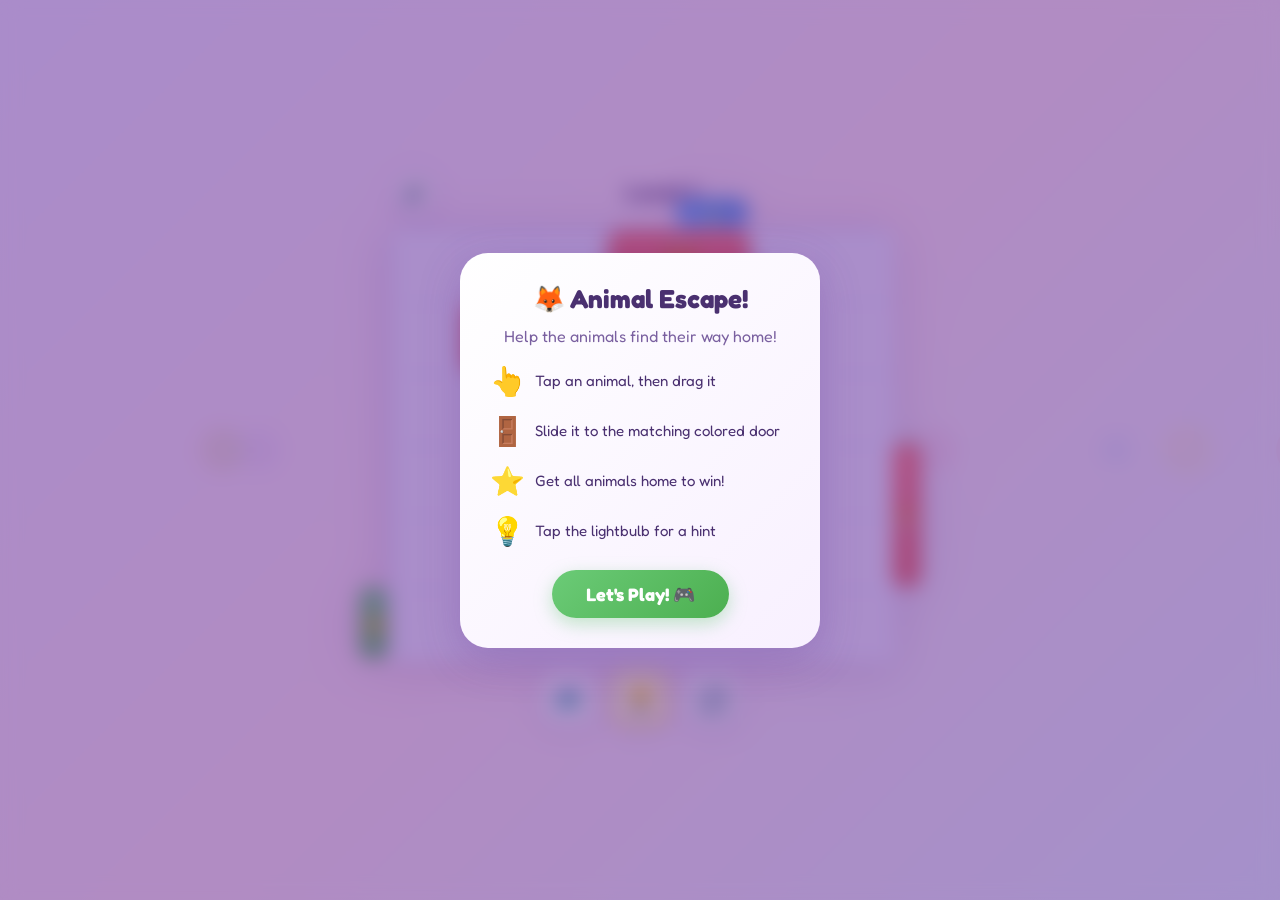
==== index.html @ 1c60a428 "Initial commit — Animal Escape game" ====
<!DOCTYPE html>
<html lang="en">
<head>
<meta charset="UTF-8">
<meta name="viewport" content="width=device-width, initial-scale=1.0, user-scalable=no, viewport-fit=cover">
<meta name="apple-mobile-web-app-capable" content="yes">
<meta name="apple-mobile-web-app-status-bar-style" content="black-translucent">
<meta name="apple-mobile-web-app-title" content="Animal Escape">
<meta name="theme-color" content="#ff6b9d">
<title>Animal Escape! 🦊</title>

<link rel="manifest" href="manifest.webmanifest">
<link rel="apple-touch-icon" sizes="180x180" href="icons/icon-180.png">
<link rel="icon" type="image/svg+xml" href="icons/icon.svg">

<link rel="preconnect" href="https://fonts.googleapis.com">
<link rel="stylesheet" href="css/style.css">
</head>
<body>

<div id="fw"></div>
<div id="hf">👆</div>
<div id="toast"></div>

<!-- Tutorial -->
<div id="tutorial">
  <div id="tutBox">
    <h2>🦊 Animal Escape!</h2>
    <p>Help the animals find their way home!</p>
    <div class="tutStep"><span class="emoji">👆</span><span>Tap an animal, then drag it</span></div>
    <div class="tutStep"><span class="emoji">🚪</span><span>Slide it to the matching colored door</span></div>
    <div class="tutStep"><span class="emoji">⭐</span><span>Get all animals home to win!</span></div>
    <div class="tutStep"><span class="emoji">💡</span><span>Tap the lightbulb for a hint</span></div>
    <button id="tutBtn">Let's Play! 🎮</button>
  </div>
</div>

<!-- Level select -->
<div id="ls">
  <div id="lsb">
    <div id="lsh">
      <h2>🗺️ Choose Level</h2>
      <button id="lsx" aria-label="Close">✕</button>
    </div>
    <div id="lgrid"></div>
  </div>
</div>

<!-- Win overlay -->
<div id="ov">
  <div id="ob">
    <div id="oe">🎉</div>
    <div id="ot">Amazing!</div>
    <div id="winStars"></div>
    <div id="winMsg"></div>
    <button id="obtn">Next Level ▶</button>
  </div>
</div>

<!-- Top bar -->
<div id="topBar">
  <button id="soundBtn" aria-label="Toggle sound">🔊</button>
  <div id="ll">Level 1</div>
  <div id="moveCount"></div>
</div>

<!-- Game -->
<div id="gc">
  <div id="bw"><div id="board"></div></div>
  <div id="ctrl">
    <button class="btn" id="mapBtn" aria-label="Levels">🗺️</button>
    <button class="btn" id="hb" aria-label="Hint">💡</button>
    <button class="btn" id="resetBtn" aria-label="Reset level">🔄</button>
  </div>
</div>

<script type="module" src="js/main.js"></script>
</body>
</html>
---- css/style.css ----
@import url('https://fonts.googleapis.com/css2?family=Fredoka:wght@400;500;600;700&display=swap');

* { box-sizing: border-box; margin: 0; padding: 0; touch-action: manipulation; }

:root {
  --bg1: #f0e6ff;
  --bg2: #ffe6f0;
  --bg3: #e6f0ff;
  --panel: #ffffffcc;
  --panel-border: #e0d0f0;
  --text: #4a3070;
  --text-light: #7a60a0;
  --accent: #ff6b9d;
  --accent2: #ffd93d;
  --accent3: #6bcb77;
  --shadow: 0 4px 20px rgba(100, 60, 150, 0.15);
}

body {
  background: linear-gradient(135deg, var(--bg1) 0%, var(--bg2) 50%, var(--bg3) 100%);
  font-family: 'Fredoka', -apple-system, BlinkMacSystemFont, sans-serif;
  height: 100dvh;
  display: flex;
  flex-direction: column;
  align-items: center;
  justify-content: center;
  overflow: hidden;
  user-select: none;
  -webkit-user-select: none;
  -webkit-tap-highlight-color: transparent;
  position: relative;
}

/* ── Background bubbles ───────────────────────────────────────── */
.bubble {
  position: fixed;
  border-radius: 50%;
  opacity: 0.25;
  pointer-events: none;
  z-index: 0;
  animation: floatBubble linear infinite;
}
@keyframes floatBubble {
  0%   { transform: translateY(100vh) scale(0.5) rotate(0deg); }
  100% { transform: translateY(-20vh) scale(1.2) rotate(360deg); }
}

/* ── Top bar ─────────────────────────────────────────────────── */
#topBar {
  display: flex;
  align-items: center;
  justify-content: space-between;
  width: 100%;
  max-width: 520px;
  padding: 6px 14px;
  z-index: 10;
  position: relative;
}
#ll { font-size: 22px; font-weight: 700; color: var(--text); text-shadow: 0 1px 0 #fff; letter-spacing: 0.5px; }
#starBar { display: flex; gap: 3px; font-size: 20px; }
#moveCount { font-size: 15px; color: var(--text-light); font-weight: 500; }

#soundBtn {
  background: var(--panel);
  border: 2px solid var(--panel-border);
  border-radius: 50%;
  width: 42px;
  height: 42px;
  font-size: 20px;
  cursor: pointer;
  display: flex;
  align-items: center;
  justify-content: center;
  box-shadow: var(--shadow);
  transition: transform 0.15s;
}
#soundBtn:active { transform: scale(0.9); }

/* ── Game container ──────────────────────────────────────────── */
#gc {
  position: relative;
  display: flex;
  flex-direction: column;
  align-items: center;
  gap: 10px;
  padding: 8px;
  width: 100%;
  max-width: 520px;
  z-index: 10;
}
#bw { position: relative; overflow: visible; filter: drop-shadow(0 6px 24px rgba(100, 50, 150, 0.2)); }
#board {
  display: grid;
  background: #f8f4ff;
  border-radius: 18px;
  border: 3px solid #d8c8f0;
  position: relative;
  box-shadow: inset 0 2px 8px rgba(100, 60, 150, 0.1);
}
.cell {
  background: #f0eaff;
  border: 1px solid #e8deff;
  border-radius: 6px;
  transition: background 0.2s;
}

/* ── Blocks ─────────────────────────────────────────────────── */
.bg {
  position: absolute;
  pointer-events: all;
  cursor: grab;
  z-index: 10;
  transition: filter 0.15s;
  will-change: transform;
  animation: idleBob 3.2s ease-in-out infinite;
}
.bg:hover { filter: brightness(1.08); }
.bg.sel {
  z-index: 20;
  cursor: grabbing;
  animation: idleBob 3.2s ease-in-out infinite, selectPulse 1.2s ease-in-out infinite;
}
.bg.drag {
  z-index: 30;
  cursor: grabbing;
  animation: none;
  filter: brightness(1.1) drop-shadow(0 6px 14px rgba(100, 50, 150, 0.35));
}
.bg.exiting {
  z-index: 40;
  pointer-events: none;
  animation: none;
  transition: transform 0.42s cubic-bezier(0.4, 0.0, 0.6, 1), opacity 0.42s ease, filter 0.42s ease;
}

@keyframes idleBob {
  0%, 100% { transform: translateY(0) rotate(0deg); }
  50%      { transform: translateY(-1.5px) rotate(0.6deg); }
}
@keyframes selectPulse {
  0%, 100% { filter: brightness(1.05) drop-shadow(0 0 6px rgba(255, 255, 255, 0.5)); }
  50%      { filter: brightness(1.18) drop-shadow(0 0 14px rgba(255, 255, 255, 0.85)); }
}

.da { position: absolute; pointer-events: none; z-index: 11; }
.da svg { width: 100%; height: 100%; }

/* ── Gates ──────────────────────────────────────────────────── */
.gate {
  position: absolute;
  z-index: 5;
  display: flex;
  align-items: center;
  justify-content: center;
  font-size: 18px;
  opacity: 0.95;
  font-weight: 700;
  border-radius: 12px !important;
  animation: gateGlow 2s ease-in-out infinite alternate;
  overflow: hidden;
}
.gate::before {
  content: '';
  position: absolute;
  inset: 4px;
  border-radius: 8px;
  border: 2px dashed rgba(255, 255, 255, 0.55);
  pointer-events: none;
}
@keyframes gateGlow {
  0%   { filter: brightness(1) saturate(1); }
  100% { filter: brightness(1.18) saturate(1.1); }
}

/* ── Controls ───────────────────────────────────────────────── */
#ctrl { display: flex; gap: 14px; align-items: center; z-index: 10; }
.btn {
  background: var(--panel);
  border: 2.5px solid var(--panel-border);
  color: var(--text);
  font-size: 26px;
  width: 58px;
  height: 58px;
  border-radius: 18px;
  cursor: pointer;
  display: flex;
  align-items: center;
  justify-content: center;
  box-shadow: var(--shadow);
  transition: transform 0.12s, box-shadow 0.12s;
  font-family: inherit;
}
.btn:active { transform: scale(0.9); box-shadow: 0 2px 8px rgba(100, 60, 150, 0.1); }
#hb { background: linear-gradient(135deg, #fff8e1, #fff3cd); border-color: #ffd93d; }

/* ── Hint finger ────────────────────────────────────────────── */
#hf {
  position: fixed;
  font-size: 50px;
  pointer-events: none;
  z-index: 200;
  display: none;
  filter: drop-shadow(0 3px 8px rgba(0, 0, 0, 0.3));
}
#hf::before {
  content: '';
  position: absolute;
  inset: -18px;
  background: radial-gradient(circle, rgba(255, 107, 157, 0.45), rgba(255, 107, 157, 0));
  border-radius: 50%;
  animation: hintHalo 1.1s ease-in-out infinite;
  z-index: -1;
}
@keyframes hintHalo {
  0%, 100% { transform: scale(0.7); opacity: 0.6; }
  50%      { transform: scale(1.2); opacity: 1; }
}

/* ── Win overlay ────────────────────────────────────────────── */
#ov {
  position: fixed;
  inset: 0;
  background: rgba(100, 50, 150, 0.4);
  backdrop-filter: blur(8px);
  -webkit-backdrop-filter: blur(8px);
  display: none;
  align-items: center;
  justify-content: center;
  z-index: 300;
  flex-direction: column;
}
#ov.show { display: flex; }
#ob {
  background: linear-gradient(135deg, #fff, #f8f0ff);
  border: 3px solid var(--accent);
  border-radius: 28px;
  padding: 32px 42px;
  text-align: center;
  display: flex;
  flex-direction: column;
  align-items: center;
  gap: 14px;
  box-shadow: 0 12px 40px rgba(255, 107, 157, 0.3);
  animation: winPop 0.5s cubic-bezier(0.34, 1.56, 0.64, 1);
}
@keyframes winPop {
  0% { transform: scale(0); opacity: 0; }
  100% { transform: scale(1); opacity: 1; }
}
#oe { font-size: 72px; animation: bounce 0.6s ease infinite alternate; }
@keyframes bounce {
  from { transform: translateY(0); }
  to   { transform: translateY(-14px); }
}
#ot { font-size: 30px; font-weight: 700; color: var(--text); }
#winStars { font-size: 36px; letter-spacing: 4px; }
#winMsg { font-size: 17px; color: var(--text-light); font-weight: 500; max-width: 240px; }
#obtn {
  background: linear-gradient(135deg, var(--accent), #ff4081);
  color: white;
  font-size: 19px;
  font-weight: 700;
  padding: 14px 36px;
  border: none;
  border-radius: 50px;
  cursor: pointer;
  box-shadow: 0 6px 18px rgba(255, 107, 157, 0.4);
  transition: transform 0.12s;
  font-family: inherit;
}
#obtn:active { transform: scale(0.95); }

/* ── Fireworks & particles ──────────────────────────────────── */
#fw {
  position: fixed;
  inset: 0;
  pointer-events: none;
  z-index: 250;
  overflow: hidden;
}
.sp {
  position: absolute;
  border-radius: 50%;
  animation: sf linear forwards;
}
@keyframes sf {
  0%   { opacity: 1; transform: translate(0, 0) scale(1); }
  100% { opacity: 0; transform: translate(var(--tx), var(--ty)) scale(0.2); }
}
.exitBurst {
  position: absolute;
  border-radius: 50%;
  pointer-events: none;
  animation: exitBurst 0.55s ease-out forwards;
}
@keyframes exitBurst {
  0%   { opacity: 1; transform: translate(0, 0) scale(1); }
  100% { opacity: 0; transform: translate(var(--bx), var(--by)) scale(0.3); }
}
.an {
  position: fixed;
  font-size: 80px;
  animation: ap 2.2s ease forwards;
  pointer-events: none;
  z-index: 260;
  filter: drop-shadow(0 4px 12px rgba(0, 0, 0, 0.2));
}
@keyframes ap {
  0%   { transform: scale(0) rotate(-20deg); opacity: 0; }
  30%  { transform: scale(1.2) rotate(5deg); opacity: 1; }
  60%  { transform: scale(1) rotate(0); opacity: 1; }
  100% { transform: scale(1.1) rotate(-5deg) translateY(-30px); opacity: 0; }
}

/* ── Toast ──────────────────────────────────────────────────── */
#toast {
  position: fixed;
  top: 18%;
  left: 50%;
  transform: translateX(-50%) translateY(-20px);
  background: linear-gradient(135deg, #fff, #fff8e1);
  border: 2px solid var(--accent2);
  border-radius: 20px;
  padding: 10px 22px;
  font-size: 18px;
  font-weight: 600;
  color: var(--text);
  box-shadow: 0 6px 20px rgba(255, 217, 61, 0.3);
  opacity: 0;
  pointer-events: none;
  z-index: 280;
  transition: opacity 0.3s, transform 0.3s;
  white-space: nowrap;
}
#toast.show {
  opacity: 1;
  transform: translateX(-50%) translateY(0);
}

/* ── Level select ───────────────────────────────────────────── */
#ls {
  position: fixed;
  inset: 0;
  background: rgba(100, 50, 150, 0.4);
  backdrop-filter: blur(8px);
  -webkit-backdrop-filter: blur(8px);
  display: none;
  align-items: flex-start;
  justify-content: center;
  z-index: 400;
  overflow-y: auto;
  padding: 20px 12px 30px;
}
#ls.show { display: flex; }
#lsb {
  width: 100%;
  max-width: 500px;
  background: linear-gradient(135deg, #fff, #f8f0ff);
  border-radius: 24px;
  padding: 24px;
  box-shadow: 0 12px 40px rgba(100, 50, 150, 0.2);
}
#lsh {
  display: flex;
  align-items: center;
  justify-content: space-between;
  margin-bottom: 16px;
}
#lsh h2 { color: var(--text); font-size: 22px; font-weight: 700; }
#lsx {
  background: var(--panel);
  border: 2px solid var(--panel-border);
  color: var(--text);
  font-size: 20px;
  width: 40px;
  height: 40px;
  border-radius: 50%;
  cursor: pointer;
  display: flex;
  align-items: center;
  justify-content: center;
  font-family: inherit;
}
#lgrid {
  display: grid;
  grid-template-columns: repeat(5, 1fr);
  gap: 10px;
}
.lv {
  aspect-ratio: 1;
  border-radius: 16px;
  display: flex;
  flex-direction: column;
  align-items: center;
  justify-content: center;
  cursor: pointer;
  font-weight: 700;
  font-size: 14px;
  transition: transform 0.12s;
  position: relative;
  border: 2.5px solid;
}
.lv:active { transform: scale(0.92); }
.lv.done { background: linear-gradient(135deg, #e8f5e9, #c8e6c9); border-color: var(--accent3); color: #2e7d32; }
.lv.open { background: linear-gradient(135deg, #fff, #f8f0ff); border-color: var(--accent); color: var(--text); }
.lv.lock { background: #f5f0ff; border-color: #e0d8f0; color: #c0b0d8; cursor: default; }
.lv.cur  { box-shadow: 0 0 0 3px var(--accent), 0 4px 12px rgba(255, 107, 157, 0.3) !important; }
.lv .ck     { position: absolute; top: 3px; right: 5px; font-size: 10px; }
.lv .lnum   { font-size: 16px; font-weight: 700; }
.lv .lstars { font-size: 9px; margin-top: 2px; }

/* ── Walls ──────────────────────────────────────────────────── */
.wall-cell {
  background:
    radial-gradient(circle at 30% 30%, #c8b8dc, transparent 40%),
    radial-gradient(circle at 70% 70%, #b8a0d0, transparent 45%),
    linear-gradient(135deg, #d8c8f0, #b8a0d0) !important;
  border-color: #a890c0 !important;
  position: relative;
  overflow: hidden;
  box-shadow:
    inset 0 1px 2px rgba(255, 255, 255, 0.4),
    inset 0 -1px 2px rgba(80, 50, 120, 0.25);
}
.wall-cell::before {
  content: '';
  position: absolute;
  inset: 0;
  background-image:
    linear-gradient(90deg, transparent 49%, rgba(100, 70, 140, 0.2) 49%, rgba(100, 70, 140, 0.2) 51%, transparent 51%),
    linear-gradient(0deg, transparent 49%, rgba(100, 70, 140, 0.18) 49%, rgba(100, 70, 140, 0.18) 51%, transparent 51%);
  background-size: 50% 50%;
  opacity: 0.4;
}

/* ── Tutorial ───────────────────────────────────────────────── */
#tutorial {
  position: fixed;
  inset: 0;
  background: rgba(100, 50, 150, 0.5);
  backdrop-filter: blur(10px);
  -webkit-backdrop-filter: blur(10px);
  display: none;
  align-items: center;
  justify-content: center;
  z-index: 500;
  flex-direction: column;
}
#tutorial.show { display: flex; }
#tutBox {
  background: linear-gradient(135deg, #fff, #f8f0ff);
  border-radius: 28px;
  padding: 30px;
  max-width: 360px;
  width: 90%;
  text-align: center;
  box-shadow: 0 12px 40px rgba(100, 50, 150, 0.25);
  animation: winPop 0.5s cubic-bezier(0.34, 1.56, 0.64, 1);
}
#tutBox h2 { font-size: 26px; color: var(--text); margin-bottom: 10px; }
#tutBox p { font-size: 16px; color: var(--text-light); line-height: 1.5; margin-bottom: 8px; }
.tutStep {
  display: flex;
  align-items: center;
  gap: 10px;
  padding: 8px 0;
  font-size: 15px;
  color: var(--text);
}
.tutStep .emoji { font-size: 28px; }
#tutBtn {
  background: linear-gradient(135deg, var(--accent3), #4caf50);
  color: white;
  font-size: 18px;
  font-weight: 700;
  padding: 13px 34px;
  border: none;
  border-radius: 50px;
  cursor: pointer;
  box-shadow: 0 6px 18px rgba(107, 203, 119, 0.4);
  margin-top: 14px;
  font-family: inherit;
  transition: transform 0.12s;
}
#tutBtn:active { transform: scale(0.95); }

/* Accessibility: respect reduced-motion preference */
@media (prefers-reduced-motion: reduce) {
  .bg, .bg.sel, .gate, #oe, #hf::before, .bubble {
    animation: none !important;
  }
}
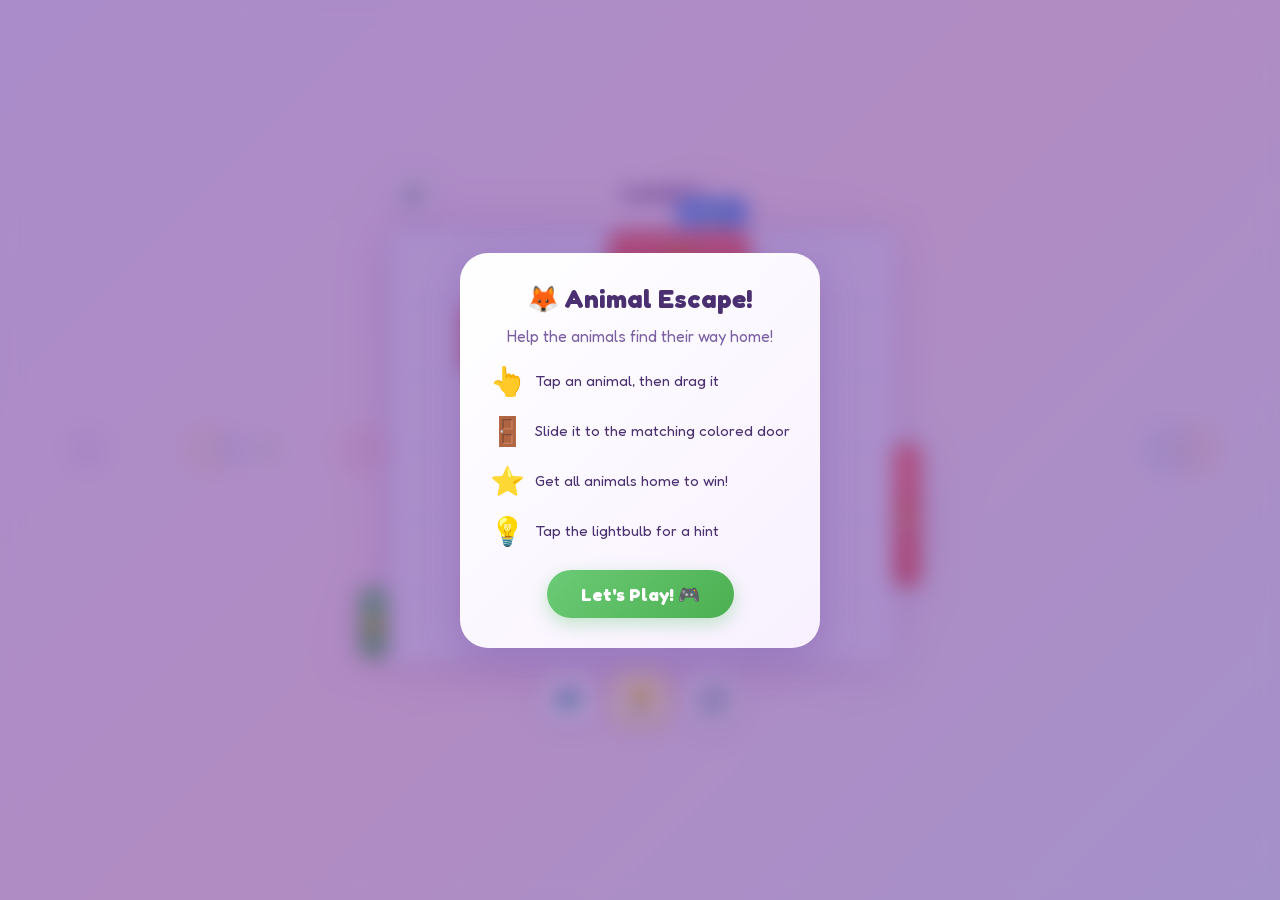
==== commit ac0da323: "Offline fonts, SW auto-update, fix 12 impossible levels, 6 shaped levels, reset button" ====
--- a/index.html
+++ b/index.html
@@ -13,7 +13,6 @@
 <link rel="apple-touch-icon" sizes="180x180" href="icons/icon-180.png">
 <link rel="icon" type="image/svg+xml" href="icons/icon.svg">
 
-<link rel="preconnect" href="https://fonts.googleapis.com">
 <link rel="stylesheet" href="css/style.css">
 </head>
 <body>
@@ -43,6 +42,9 @@
       <button id="lsx" aria-label="Close">✕</button>
     </div>
     <div id="lgrid"></div>
+    <div id="lsf">
+      <button id="resetAllBtn">🗑️ Reset all progress</button>
+    </div>
   </div>
 </div>
 
--- a/css/style.css
+++ b/css/style.css
@@ -1,4 +1,21 @@
-@import url('https://fonts.googleapis.com/css2?family=Fredoka:wght@400;500;600;700&display=swap');
+/* Fredoka (SIL Open Font License) — self-hosted so the game renders identically offline.
+   Variable font covering weights 300–700; two unicode subsets from Google Fonts v17. */
+@font-face {
+  font-family: 'Fredoka';
+  font-style: normal;
+  font-weight: 300 700;
+  font-display: swap;
+  src: url('../fonts/fredoka-latin.woff2') format('woff2');
+  unicode-range: U+0000-00FF, U+0131, U+0152-0153, U+02BB-02BC, U+02C6, U+02DA, U+02DC, U+0304, U+0308, U+0329, U+2000-206F, U+20AC, U+2122, U+2191, U+2193, U+2212, U+2215, U+FEFF, U+FFFD;
+}
+@font-face {
+  font-family: 'Fredoka';
+  font-style: normal;
+  font-weight: 300 700;
+  font-display: swap;
+  src: url('../fonts/fredoka-latin-ext.woff2') format('woff2');
+  unicode-range: U+0100-02BA, U+02BD-02C5, U+02C7-02CC, U+02CE-02D7, U+02DD-02FF, U+0304, U+0308, U+0329, U+1D00-1DBF, U+1E00-1E9F, U+1EF2-1EFF, U+2020, U+20A0-20AB, U+20AD-20C0, U+2113, U+2C60-2C7F, U+A720-A7FF;
+}
 
 * { box-sizing: border-box; margin: 0; padding: 0; touch-action: manipulation; }
 
@@ -386,6 +403,27 @@
   grid-template-columns: repeat(5, 1fr);
   gap: 10px;
 }
+#lsf {
+  display: flex;
+  justify-content: center;
+  margin-top: 18px;
+  padding-top: 14px;
+  border-top: 2px dashed var(--panel-border);
+}
+#resetAllBtn {
+  background: var(--panel);
+  border: 2px solid var(--panel-border);
+  color: var(--text-light);
+  font-size: 14px;
+  font-weight: 600;
+  padding: 9px 18px;
+  border-radius: 50px;
+  cursor: pointer;
+  font-family: inherit;
+  transition: transform 0.12s, color 0.12s, border-color 0.12s;
+}
+#resetAllBtn:hover { color: var(--accent); border-color: var(--accent); }
+#resetAllBtn:active { transform: scale(0.95); }
 .lv {
   aspect-ratio: 1;
   border-radius: 16px;
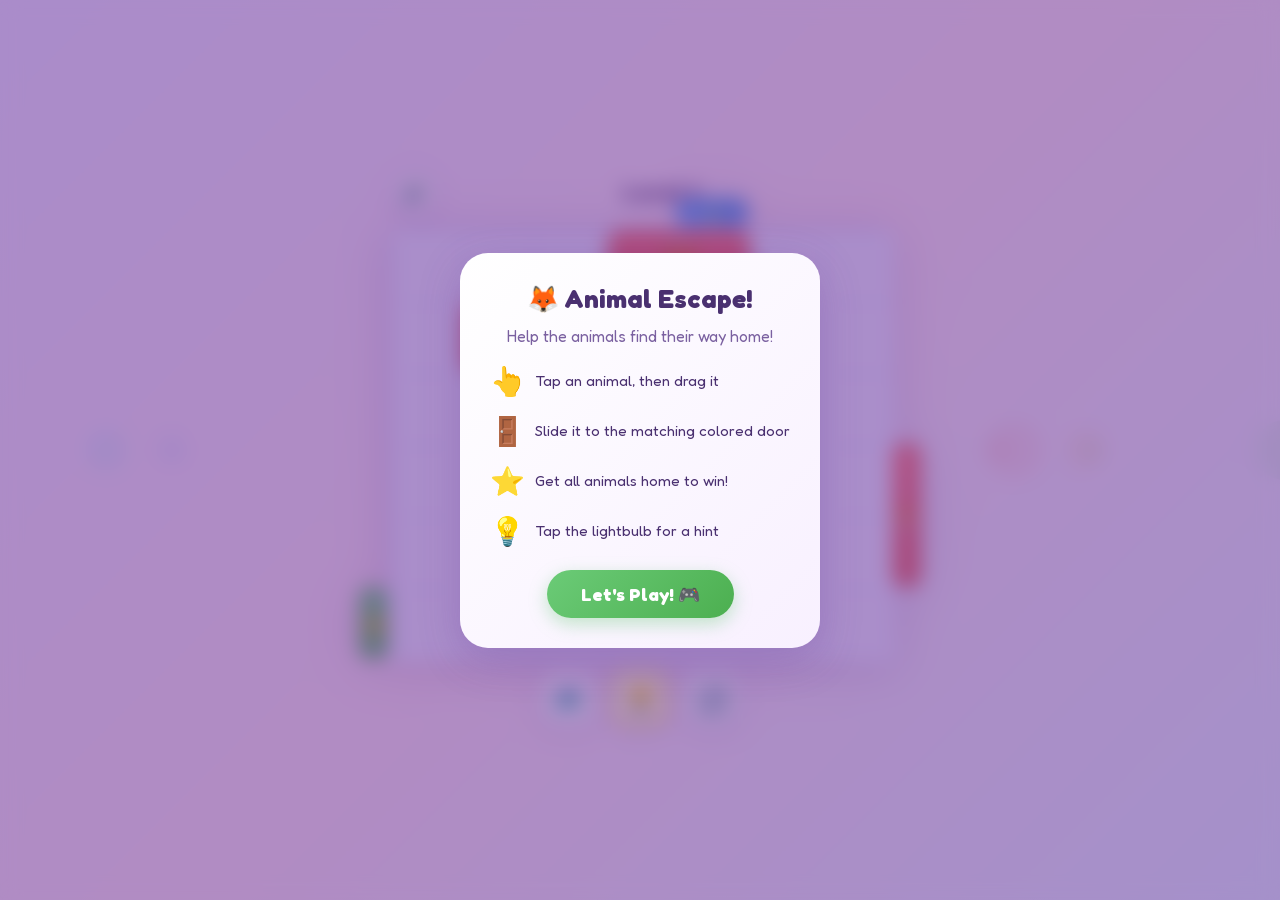
==== commit 2b6dac40: "Fix every-second drag failing, multi-touch, cancelled drags and child-reachable reset - Every press " ====
--- a/index.html
+++ b/index.html
@@ -43,7 +43,7 @@
     </div>
     <div id="lgrid"></div>
     <div id="lsf">
-      <button id="resetAllBtn">🗑️ Reset all progress</button>
+      <button id="resetAllBtn" title="Press and hold to clear all stars">🗑️ Hold to clear all stars</button>
     </div>
   </div>
 </div>
--- a/css/style.css
+++ b/css/style.css
@@ -105,6 +105,8 @@
   max-width: 520px;
   z-index: 10;
 }
+/* The board is a drag surface: stop iOS treating a drag as a pan/zoom and cancelling it. */
+#bw, #bw * { touch-action: none; }
 #bw { position: relative; overflow: visible; filter: drop-shadow(0 6px 24px rgba(100, 50, 150, 0.2)); }
 #board {
   display: grid;
@@ -142,6 +144,13 @@
   cursor: grabbing;
   animation: none;
   filter: brightness(1.1) drop-shadow(0 6px 14px rgba(100, 50, 150, 0.35));
+}
+/* Bumped into something while dragging: wiggle the art (the block itself carries the drag transform). */
+.bg.bump > svg, .bg.bump > .da { animation: bumpWobble 0.24s ease-in-out; }
+@keyframes bumpWobble {
+  0%, 100% { transform: rotate(0deg); }
+  25%      { transform: rotate(-4deg); }
+  75%      { transform: rotate(4deg); }
 }
 .bg.exiting {
   z-index: 40;
@@ -422,6 +431,20 @@
   font-family: inherit;
   transition: transform 0.12s, color 0.12s, border-color 0.12s;
 }
+/* Press-and-hold to reset: a fill sweeps across while held (see main.js). */
+#resetAllBtn { position: relative; overflow: hidden; isolation: isolate; touch-action: none; -webkit-touch-callout: none; }
+#resetAllBtn::before {
+  content: '';
+  position: absolute;
+  inset: 0;
+  z-index: -1;
+  background: var(--accent);
+  opacity: 0.3;
+  transform: scaleX(0);
+  transform-origin: left center;
+  transition: transform 0.2s ease-out;
+}
+#resetAllBtn.holding::before { transform: scaleX(1); transition: transform 2s linear; }
 #resetAllBtn:hover { color: var(--accent); border-color: var(--accent); }
 #resetAllBtn:active { transform: scale(0.95); }
 .lv {
@@ -524,7 +547,7 @@
 
 /* Accessibility: respect reduced-motion preference */
 @media (prefers-reduced-motion: reduce) {
-  .bg, .bg.sel, .gate, #oe, #hf::before, .bubble {
+  .bg, .bg.sel, .gate, #oe, #hf::before, .bubble, .bg.bump > svg, .bg.bump > .da {
     animation: none !important;
   }
 }
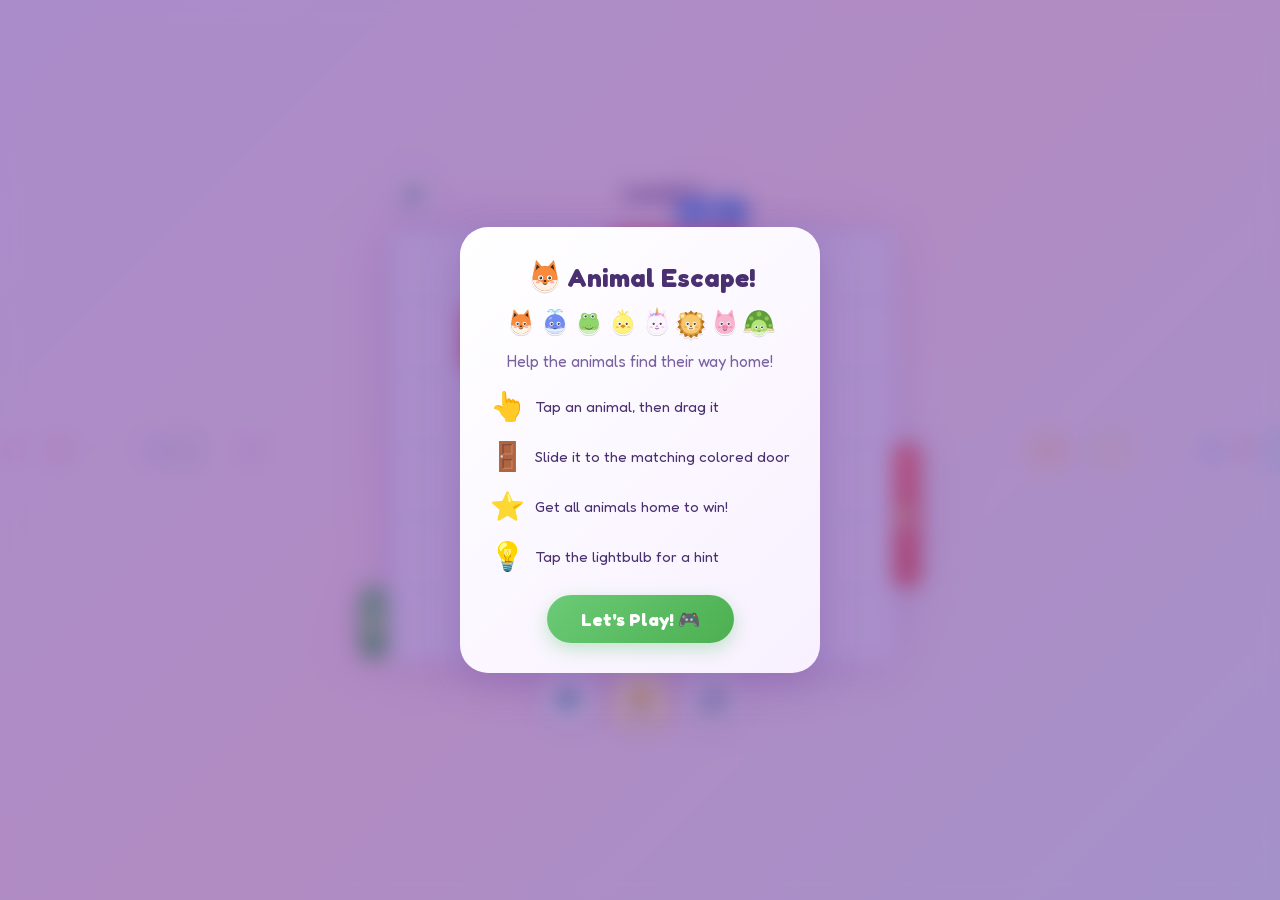
==== commit e69323b0: "Draw the animals instead of using emoji Fox, whale, frog, chick, unicorn, lion, pig and turtle are n" ====
--- a/index.html
+++ b/index.html
@@ -24,7 +24,11 @@
 <!-- Tutorial -->
 <div id="tutorial">
   <div id="tutBox">
-    <h2>🦊 Animal Escape!</h2>
+    <h2><span data-critter="red"></span>Animal Escape!</h2>
+    <div class="tutCritters">
+      <span data-critter="red"></span><span data-critter="blue"></span><span data-critter="green"></span><span data-critter="yellow"></span>
+      <span data-critter="purple"></span><span data-critter="orange"></span><span data-critter="pink"></span><span data-critter="teal"></span>
+    </div>
     <p>Help the animals find their way home!</p>
     <div class="tutStep"><span class="emoji">👆</span><span>Tap an animal, then drag it</span></div>
     <div class="tutStep"><span class="emoji">🚪</span><span>Slide it to the matching colored door</span></div>
--- a/css/style.css
+++ b/css/style.css
@@ -146,7 +146,7 @@
   filter: brightness(1.1) drop-shadow(0 6px 14px rgba(100, 50, 150, 0.35));
 }
 /* Bumped into something while dragging: wiggle the art (the block itself carries the drag transform). */
-.bg.bump > svg, .bg.bump > .da { animation: bumpWobble 0.24s ease-in-out; }
+.bg.bump > svg, .bg.bump > .da, .bg.bump > .face { animation: bumpWobble 0.24s ease-in-out; }
 @keyframes bumpWobble {
   0%, 100% { transform: rotate(0deg); }
   25%      { transform: rotate(-4deg); }
@@ -156,7 +156,8 @@
   z-index: 40;
   pointer-events: none;
   animation: none;
-  transition: transform 0.42s cubic-bezier(0.4, 0.0, 0.6, 1), opacity 0.42s ease, filter 0.42s ease;
+  /* ease-in on opacity keeps the happy face visible for most of the exit */
+  transition: transform 0.42s cubic-bezier(0.4, 0.0, 0.6, 1), opacity 0.42s ease-in, filter 0.42s ease-in;
 }
 
 @keyframes idleBob {
@@ -169,7 +170,25 @@
 }
 
 .da { position: absolute; pointer-events: none; z-index: 11; }
-.da svg { width: 100%; height: 100%; }
+.da svg { width: 100%; height: 100%; display: block; }
+
+/* ── Animal heads (drawn by js/critters.js) ─────────────────── */
+.face { position: absolute; pointer-events: none; z-index: 12; }
+.face .critter { display: block; width: 100%; height: 100%; overflow: visible; }
+.critter { overflow: visible; }
+/* Blink: the lid (same colour as the face) drops over the eye for a moment.
+   Each head gets its own --blink delay so the board doesn't blink in unison. */
+.critter .lid {
+  transform-box: fill-box;
+  transform-origin: 50% 0;
+  transform: scaleY(0);
+  animation: critterBlink 4.6s ease-in-out infinite;
+  animation-delay: var(--blink, 0s);
+}
+@keyframes critterBlink {
+  0%, 93%, 100% { transform: scaleY(0); }
+  95.5%, 97.5%  { transform: scaleY(1); }
+}
 
 /* ── Gates ──────────────────────────────────────────────────── */
 .gate {
@@ -529,6 +548,9 @@
   color: var(--text);
 }
 .tutStep .emoji { font-size: 28px; }
+#tutBox h2 .critter { width: 40px; height: 40px; vertical-align: -10px; margin-right: 2px; }
+.tutCritters { display: flex; justify-content: center; flex-wrap: wrap; gap: 2px; margin: 4px 0 10px; }
+.tutCritters .critter { width: 32px; height: 32px; }
 #tutBtn {
   background: linear-gradient(135deg, var(--accent3), #4caf50);
   color: white;
@@ -547,7 +569,7 @@
 
 /* Accessibility: respect reduced-motion preference */
 @media (prefers-reduced-motion: reduce) {
-  .bg, .bg.sel, .gate, #oe, #hf::before, .bubble, .bg.bump > svg, .bg.bump > .da {
+  .bg, .bg.sel, .gate, #oe, #hf::before, .bubble, .bg.bump > svg, .bg.bump > .da, .bg.bump > .face, .critter .lid {
     animation: none !important;
   }
 }
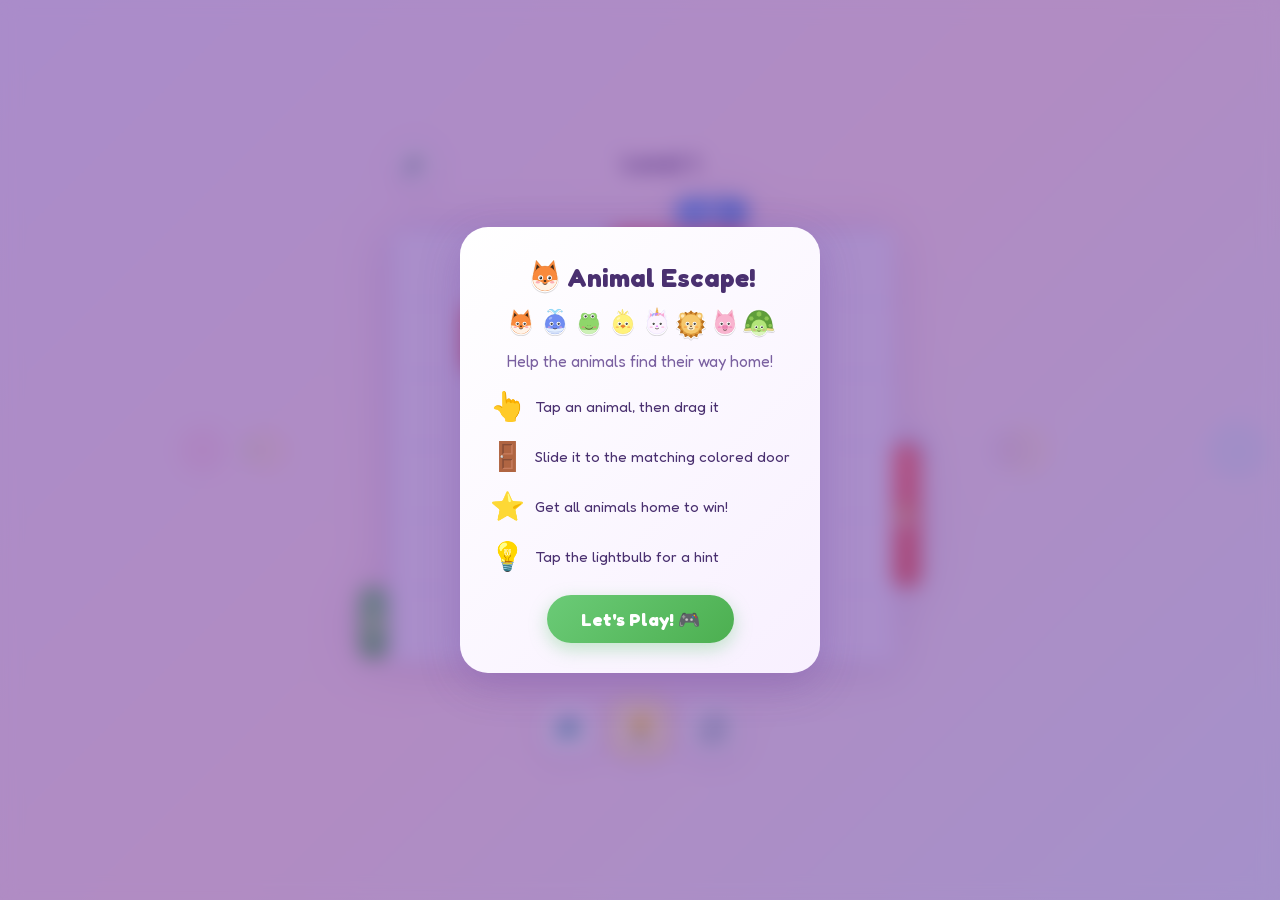
==== commit 6749920c: "Add "Check for update" button and make automatic updates more reliable The level map gets a "Check f" ====
--- a/index.html
+++ b/index.html
@@ -48,6 +48,8 @@
     <div id="lgrid"></div>
     <div id="lsf">
       <button id="resetAllBtn" title="Press and hold to clear all stars">🗑️ Hold to clear all stars</button>
+      <button id="updateBtn" title="Get the newest version of the game">🔄 Check for update</button>
+      <span id="appVersion"></span>
     </div>
   </div>
 </div>
--- a/css/style.css
+++ b/css/style.css
@@ -438,7 +438,9 @@
   padding-top: 14px;
   border-top: 2px dashed var(--panel-border);
 }
-#resetAllBtn {
+#lsf { flex-wrap: wrap; gap: 10px; align-items: center; }
+#appVersion { flex-basis: 100%; text-align: center; font-size: 12px; color: var(--text-light); }
+#resetAllBtn, #updateBtn {
   background: var(--panel);
   border: 2px solid var(--panel-border);
   color: var(--text-light);
@@ -464,8 +466,9 @@
   transition: transform 0.2s ease-out;
 }
 #resetAllBtn.holding::before { transform: scaleX(1); transition: transform 2s linear; }
-#resetAllBtn:hover { color: var(--accent); border-color: var(--accent); }
-#resetAllBtn:active { transform: scale(0.95); }
+#resetAllBtn:hover, #updateBtn:hover { color: var(--accent); border-color: var(--accent); }
+#resetAllBtn:active, #updateBtn:active { transform: scale(0.95); }
+#updateBtn:disabled { opacity: 0.7; }
 .lv {
   aspect-ratio: 1;
   border-radius: 16px;
@@ -511,6 +514,93 @@
     linear-gradient(0deg, transparent 49%, rgba(100, 70, 140, 0.18) 49%, rgba(100, 70, 140, 0.18) 51%, transparent 51%);
   background-size: 50% 50%;
   opacity: 0.4;
+}
+
+/* ── Shaped boards ──────────────────────────────────────────── */
+/* A board with holes drops the rectangular frame; an SVG outline traced
+   around its cells (render.js boardShapeSVG) draws the shape instead. */
+#board.shaped {
+  background: transparent;
+  border-color: transparent;
+  box-shadow: none;
+}
+.board-shape {
+  /* First child of the board and no z-index: the (positioned) cells after it paint on top. */
+  position: absolute;
+  left: -3px;
+  top: -3px;
+  pointer-events: none;
+  overflow: visible;
+}
+#board.shaped .cell { position: relative; }
+.hole-cell { visibility: hidden; }
+
+/* ── Frozen animals ─────────────────────────────────────────── */
+.ice { position: absolute; left: 0; top: 0; pointer-events: none; z-index: 13; }
+.ice svg { display: block; }
+.ice.melting { animation: iceMelt 0.62s ease-in forwards; }
+@keyframes iceMelt {
+  0%   { opacity: 1; transform: scale(1); filter: blur(0); }
+  30%  { opacity: 1; transform: scale(1.04); }
+  100% { opacity: 0; transform: scale(1.12); filter: blur(3px); }
+}
+.pips {
+  position: absolute;
+  display: flex;
+  gap: 1px;
+  transform: translateX(-50%);
+  pointer-events: none;
+  z-index: 14;
+}
+.pip { width: var(--ps); height: var(--ps); }
+.pip svg { display: block; width: 100%; height: 100%; }
+.pip.gone { animation: pipPop 0.45s ease-out forwards; }
+@keyframes pipPop {
+  0%   { transform: scale(1); opacity: 1; }
+  40%  { transform: scale(1.45) rotate(30deg); opacity: 1; }
+  100% { transform: scale(0.2) rotate(60deg); opacity: 0; width: 0; }
+}
+.pips.melting { animation: iceMelt 0.62s ease-in forwards; }
+.pips.pulse .pip:not(.gone) { animation: pipPulse 0.35s ease-in-out 2; }
+@keyframes pipPulse {
+  0%, 100% { transform: scale(1); }
+  50%      { transform: scale(1.35); }
+}
+
+/* ── Keys and padlocks ──────────────────────────────────────── */
+.badge { position: absolute; pointer-events: none; z-index: 15; }
+.badge svg { display: block; width: 100%; height: 100%; overflow: visible; }
+.gate-lock { z-index: 6; }
+.block-key { animation: keyBob 2.4s ease-in-out infinite; transform-origin: 50% 50%; }
+@keyframes keyBob {
+  0%, 100% { transform: rotate(-6deg); }
+  50%      { transform: rotate(6deg) translateY(-1px); }
+}
+.block-key.glint { animation: keyGlint 0.55s ease-in-out 2; }
+@keyframes keyGlint {
+  0%, 100% { transform: scale(1); filter: brightness(1); }
+  50%      { transform: scale(1.4) rotate(-10deg); filter: brightness(1.3) drop-shadow(0 0 6px #fff3a0); }
+}
+.badge.pulse { animation: pipPulse 0.35s ease-in-out 2; }
+.badge.opening { animation: lockOpen 0.9s ease-out forwards; }
+@keyframes lockOpen {
+  0%   { transform: scale(1); opacity: 1; }
+  25%  { transform: scale(1.3) rotate(-8deg); opacity: 1; }
+  60%  { transform: scale(1.2) translateY(-6px); opacity: 1; }
+  100% { transform: scale(0.6) translateY(-18px); opacity: 0; }
+}
+/* Padlocked animals and doors look a little sleepy until the key is home. */
+.bg.locked > svg, .bg.locked > .face { filter: saturate(0.55) brightness(0.97); transition: filter 0.4s; }
+.gate { transition: filter 0.4s; }
+.gate.locked { filter: saturate(0.45) brightness(0.95); }
+/* Pressed while it can't move yet: a shiver of the art (the block itself carries the drag transform). */
+.bg.shiver > svg, .bg.shiver > .da, .bg.shiver > .face, .bg.shiver > .ice, .bg.shiver > .badge {
+  animation: shiver 0.5s ease-in-out;
+}
+@keyframes shiver {
+  0%, 100% { transform: translateX(0); }
+  15%, 55% { transform: translateX(-2.5px); }
+  35%, 75% { transform: translateX(2.5px); }
 }
 
 /* ── Tutorial ───────────────────────────────────────────────── */
@@ -569,7 +659,8 @@
 
 /* Accessibility: respect reduced-motion preference */
 @media (prefers-reduced-motion: reduce) {
-  .bg, .bg.sel, .gate, #oe, #hf::before, .bubble, .bg.bump > svg, .bg.bump > .da, .bg.bump > .face, .critter .lid {
+  .bg, .bg.sel, .gate, #oe, #hf::before, .bubble, .bg.bump > svg, .bg.bump > .da, .bg.bump > .face, .critter .lid,
+  .block-key, .bg.shiver > *, .pips.pulse .pip, .badge.pulse, .block-key.glint {
     animation: none !important;
   }
 }
